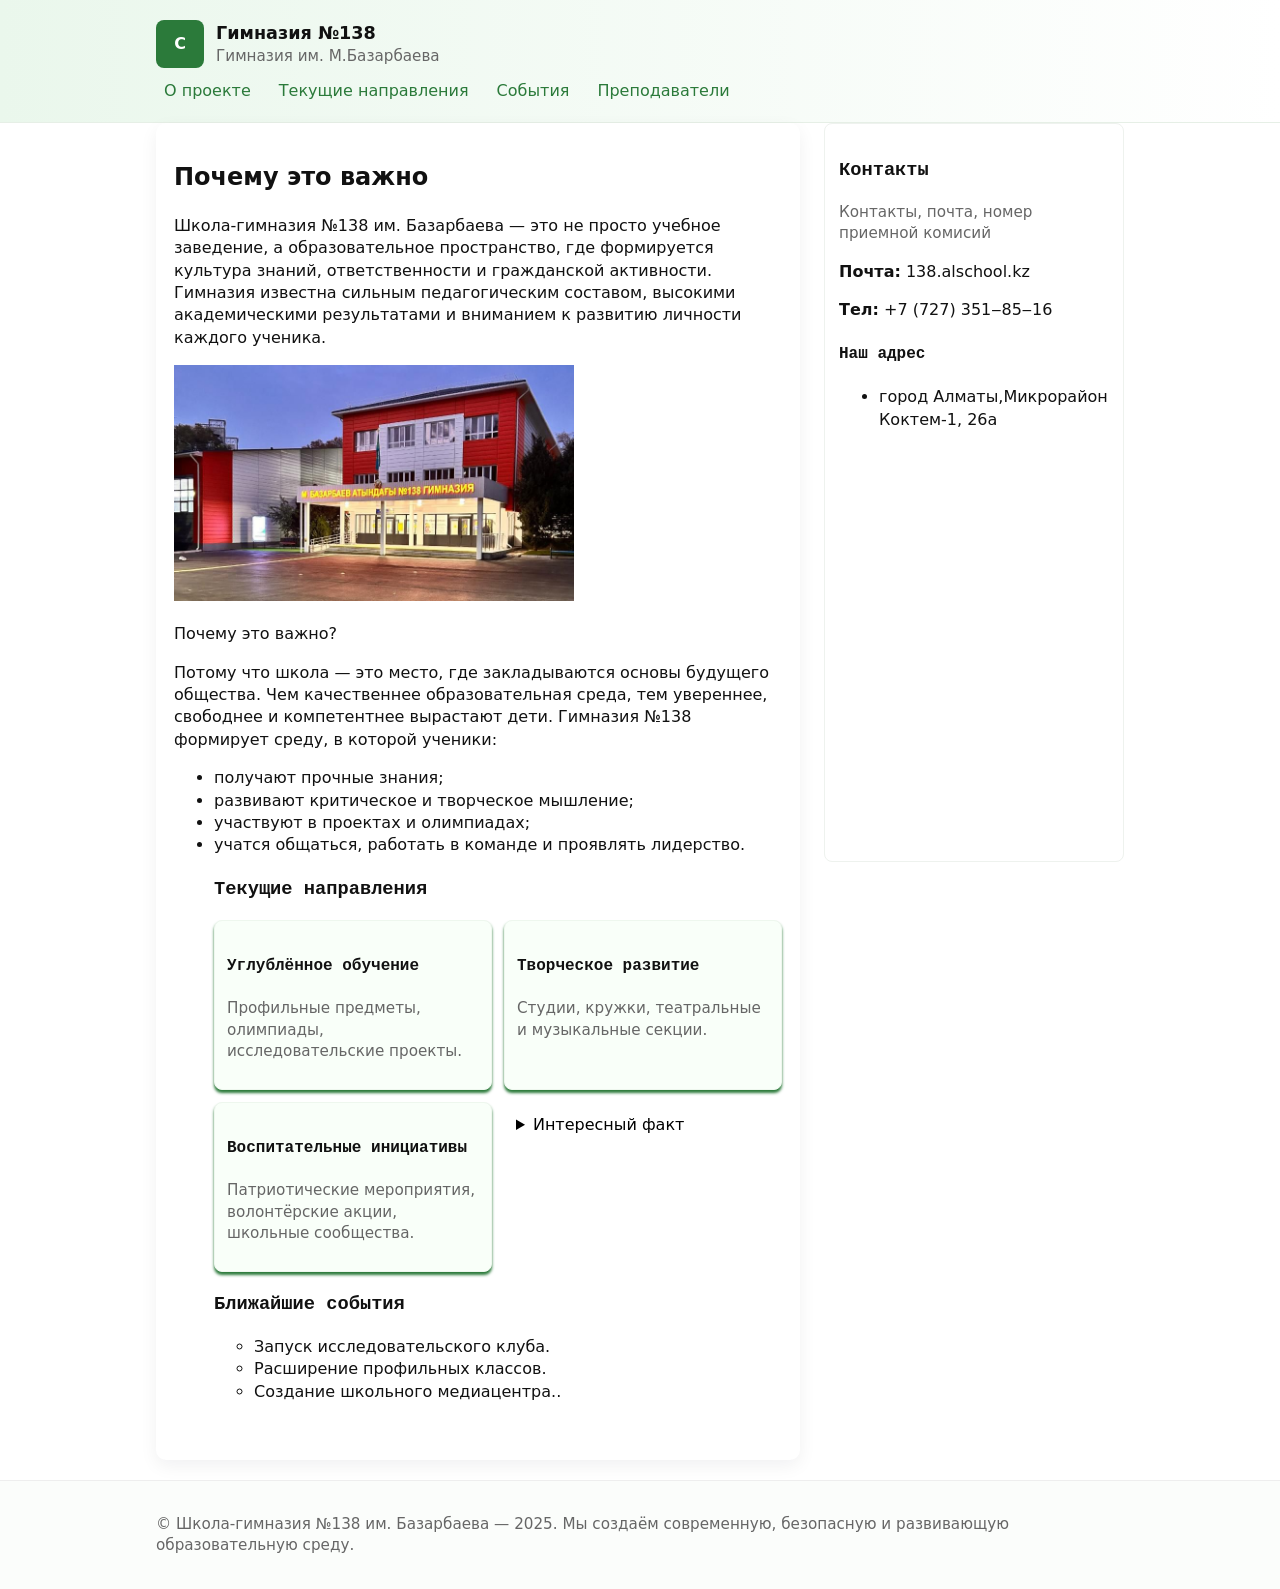
==== index.html @ 037fd5a1 "первый коммит" ====
<!doctype html>
<html lang="ru">
<head>
  <meta charset="utf-8" />
  <meta name="viewport" content="width=device-width,initial-scale=1" />
  <title>Sabak+</title>
  <link rel="stylesheet" href="style.css">
</head>
<body>
  <header>
    <div class="container">
      <div class="brand">
        <div class="logo">С</div>
        <div>
          <h1 style="margin:0;font-size:1.1rem">Гимназия №138</h1>
          <div class="meta">Гимназия им. М.Базарбаева</div>
        </div>
      </div>
      <nav aria-label="Главная навигация">
        <ul>
          <li><a href="#about">О проекте</a></li>
          <li><a href="#projects">Текущие направления</a></li>
          <li><a href="#events">События</a></li>
<li><a href="teachers.html">Преподаватели</a></li>
         
        </ul>
      </nav>
     
    </div>
  </header>

  <main class="container">
    <section class="hero" id="about" aria-labelledb.y="about-title">
      <h2 id="about-title">Почему это важно</h2>
      <p>Школа-гимназия №138 им. Базарбаева — это не просто учебное заведение, а образовательное пространство, где формируется культура знаний, ответственности и гражданской активности. Гимназия известна сильным педагогическим составом, высокими академическими результатами и вниманием к развитию личности каждого ученика.</p>
 <img src="фото.jfif" alt="Гимназия №138" width="400">
<p> Почему это важно?</p>
<p>Потому что школа — это место, где закладываются основы будущего общества. Чем качественнее образовательная среда, тем увереннее, свободнее и компетентнее вырастают дети. Гимназия №138 формирует среду, в которой ученики:
</p><ul>
<li>получают прочные знания;</li>
<li>развивают критическое и творческое мышление;</li>
<li>участвуют в проектах и олимпиадах;</li>
<li>учатся общаться, работать в команде и проявлять лидерство.</li>
      <section id="projects" aria-labelledby="projects-title">
        <h3 id="projects-title">Текущие направления</h3>
        <div class="cards">
          <article class="card">
            <h4>Углублённое обучение</h4>
            <p class="meta">Профильные предметы, олимпиады, исследовательские проекты.</p>
          </article>
          <article class="card">
            <h4>Творческое развитие</h4>
            <p class="meta">Студии, кружки, театральные и музыкальные секции.</p>
          </article>
          <article class="card">
            <h4>Воспитательные инициативы</h4>
            <p class="meta">Патриотические мероприятия, волонтёрские акции, школьные сообщества.</p>
          </article>
          <details class="deta">
            <summary>Интересный факт</summary>
            <p>Гимназия регулярно входит в число школ города с сильными академическими результатами и активной проектной деятельностью. </p>
          </details>
        </div>
      </section>

      <section id="events" aria-labelledby="events-title" style="margin-top:14px">
        <h3 id="events-title">Ближайшие события</h3>
        <ul>
         <li>Запуск исследовательского клуба.</li>
<li>Расширение профильных классов.</li>
<li>Создание школьного медиацентра..</li>
         
        </ul>
   
   </section>
<br>
    </section>

      <aside aria-labelledby="aside-title">
      <h3 id="aside-title">Контакты</h3>
      <p class="meta">Контакты, почта, номер приемной комисий</p>
      <p><strong>Почта:</strong> 138.alschool.kz</p>
      <p><strong>Тел:</strong> +7 (727) 351‒85‒16</p>
      <div style="margin-top:10px">

        <h4>Наш адрес</h4>
        <ul>
         
          <li>город Алматы,​Микрорайон Коктем-1, 26а </li>
         
        </ul>
 <div id="map" style="width:100%;height:400px;margin-top:10px;"></div>
    <script src="https://maps.api.2gis.ru/2.0/loader.js?pkg=full"></script>
    <script>
      DG.then(function() {
        var map = DG.map('map', {
          center: [43.23159, 76.92427], // координаты Коктем-1, 26а
          zoom: 16
        });
        DG.marker([43.23159, 76.92427]).addTo(map)
          .bindPopup('Гимназия №138, Микрорайон Коктем-1, 26а')
          .openPopup();
      });
    </script>
  </div>
</aside>
      </div>
    </aside>
  </main>


  <footer>
    <div class="container">
      <p class="meta">© Школа-гимназия №138 им. Базарбаева — 2025. Мы создаём современную, безопасную и развивающую образовательную среду.</p>
      
    </div>
  </footer>

  
</body>
</html>
---- style.css ----
:root {
  --accent: #2b7a3a;
  --muted: #666;
}

* {
  box-sizing: border-box;
}

body {
  font-family: Inter, system-ui, -apple-system, "Segoe UI", Roboto, "Helvetica Neue", Arial;
  line-height: 1.4;
  margin: 0;
  color: #111;
}

header {
  background: linear-gradient(90deg, #eaf7ec, #fff);
  padding: 20px 16px;
  border-bottom: 1px solid #e6efe6;
}

.container {
  max-width: 1000px;
  margin: 0 auto;
  padding: 0 16px;
}

.brand {
  display: flex;
  gap: 12px;
  align-items: center;
}

.logo {
  width: 48px;
  height: 48px;
  border-radius: 8px;
  background: var(--accent);
  display: inline-grid;
  place-items: center;
  color: #fff;
  font-weight: 700;
}

nav {
  margin-top: 12px;
}

nav ul {
  display: flex;
  gap: 12px;
  padding: 0;
  margin: 0;
  list-style: none;
}

nav a {
  color: var(--accent);
  text-decoration: none;
  padding: 6px 8px;
  border-radius: 6px;
}

nav a:hover {
  background: #f0fcf0;
}

main {
  display: grid;
  grid-template-columns: 1fr 300px;
  gap: 24px;
  padding: 20px 0;
}

.hero {
  background: #fff;
  padding: 18px;
  border-radius: 10px;
  box-shadow: 0 6px 18px rgba(16, 24, 40, .06);
}

.cards {
  display: grid;
  grid-template-columns: repeat(auto-fit, minmax(220px, 1fr));
  gap: 12px;
  margin-top: 12px;
}

.card {
  padding: 12px;
  border-radius: 8px;
  background: #f9fff9;
  border: 1px solid #eef7ee;
  box-shadow: #2b7a3a 0 3px 3px 0;
}

aside {
  background: #fff;
  padding: 14px;
  border-radius: 8px;
  border: 1px solid #eef2ee;
  height: fit-content;
}

footer {
  border-top: 1px solid #eee;
  padding: 18px 16px;
  background: #fbfdfb;
  margin-top: 20px;
}

.meta {
  color: var(--muted);
  font-size: .95rem;
}

.cta {
  display: inline-block;
  background: var(--accent);
  color: #fff;
  padding: 8px 12px;
  border-radius: 8px;
  text-decoration: none;
}

dialog {
  border: none;
  border-radius: 8px;
  padding: 20px;
  box-shadow: 0 6px 20px rgba(0, 0, 0, .2);
}

@media (max-width: 860px) {
  main {
    grid-template-columns: 1fr;
  }

  .logo {
    width: 40px;
    height: 40px;
  }
}

h3,h4{
  font-family: 'Courier New', Courier, monospace;
}
.deta {
  background: url("trava.jpg") center/cover no-repeat;
  padding: 12px;
  border-radius: 8px;
  min-height: 160px;
  color: black;
}





.lbut {
  background-color: var(--accent);
  border: none;
  color: white;
  padding: 8px 16px;
  text-align: center;
  text-decoration: none;
  display: inline-block;
  font-size: 16px;
  border-radius: 8px;
  cursor: pointer;
  float: right;
  margin-top: -55px;
}

.auth-card {
  background: #fff;
  padding: 18px;
  border-radius: 10px;
  box-shadow: 0 6px 18px rgba(16, 24, 40, .06);
  max-width: 420px;
  margin: 24px auto;
  float: center;
}

.auth-form {
  display: grid;
  gap: 12px;
  margin-top: 12px;
}

.field {
  display: grid;
  gap: 6px;
}

.field span {
  font-weight: 600;
  color: #333;
}

.field input {
  padding: 10px 12px;
  border: 1px solid #eef2ee;
  border-radius: 8px;
  font-size: 1rem;
}

.field input:focus {
  outline: none;
  border-color: var(--accent);
  box-shadow: 0 0 0 3px rgba(43, 122, 58, .15);
}

.auth-actions {
  display: flex;
  gap: 10px;
  align-items: center;
  margin-top: 6px;
}

.link {
  color: var(--accent);
  text-decoration: none;
  padding: 6px 8px;
  border-radius: 6px;
}

.link:hover {
  background: #f0fcf0;
}
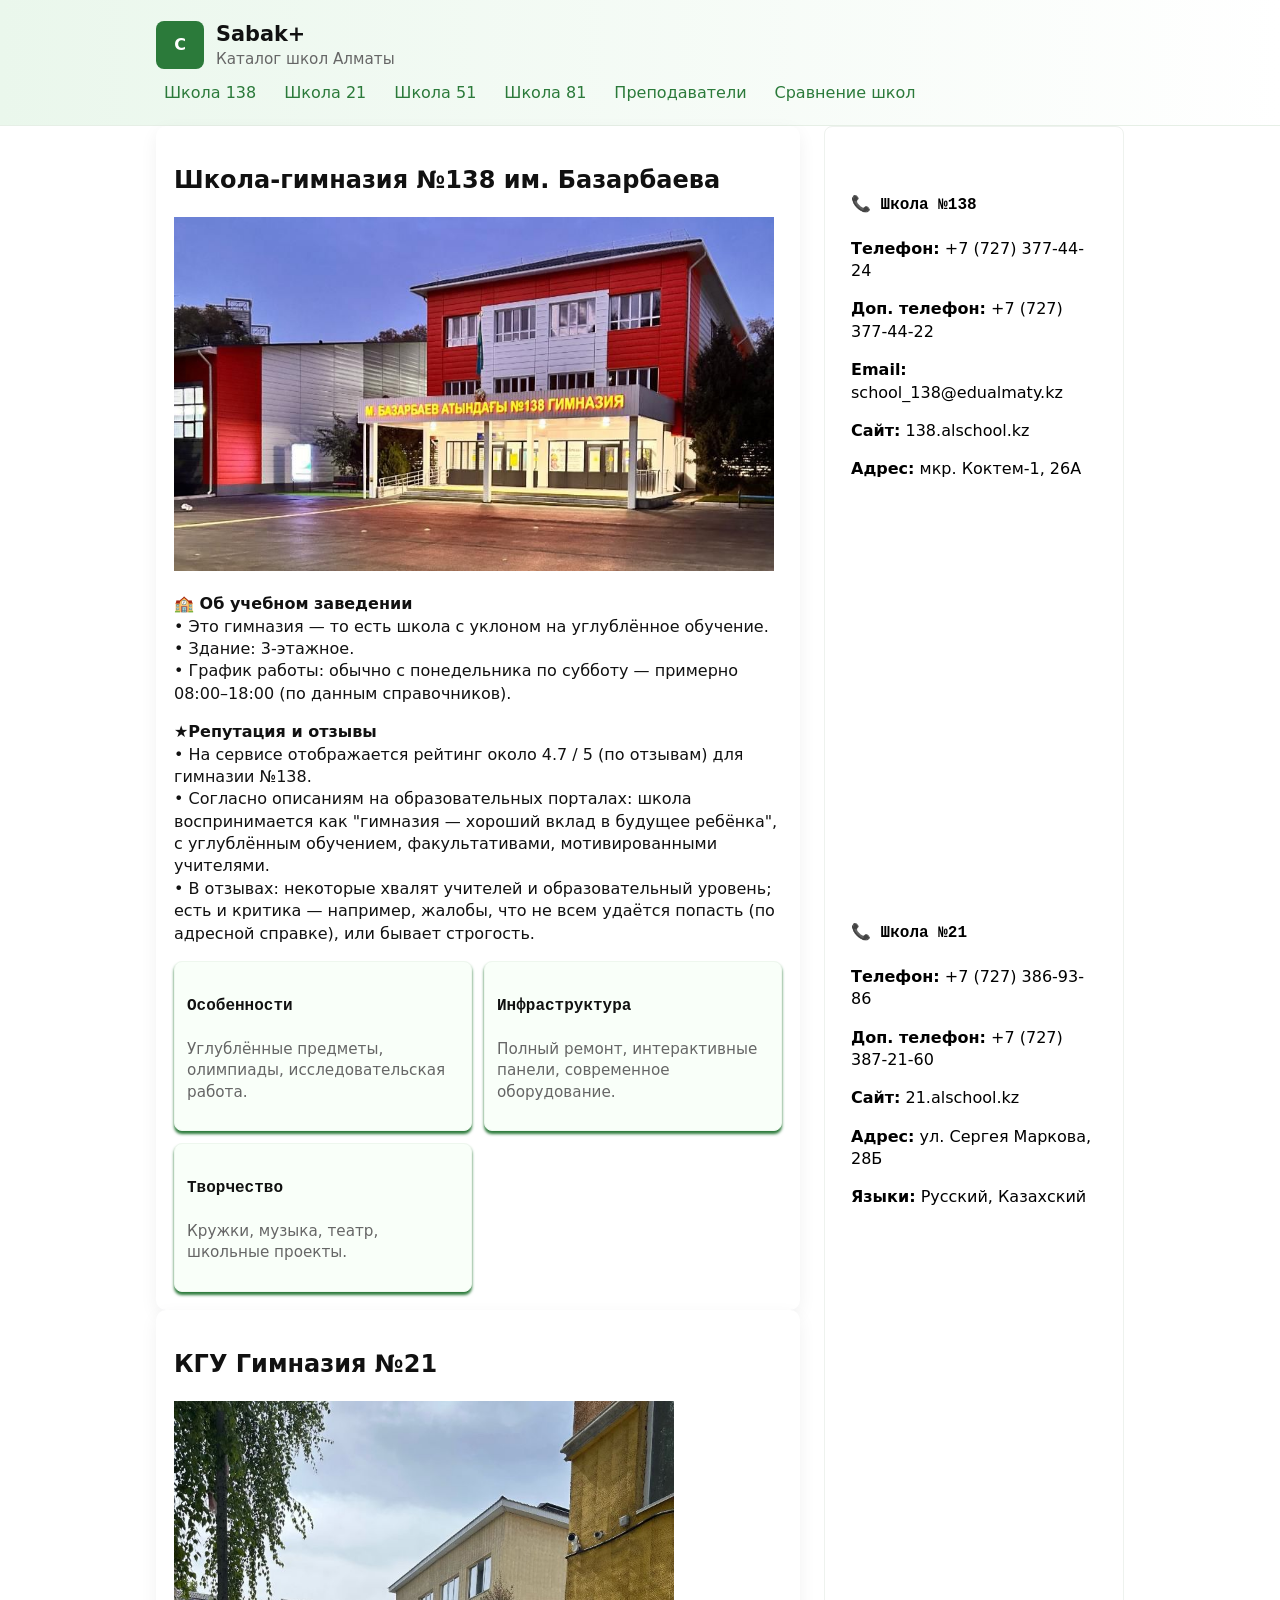
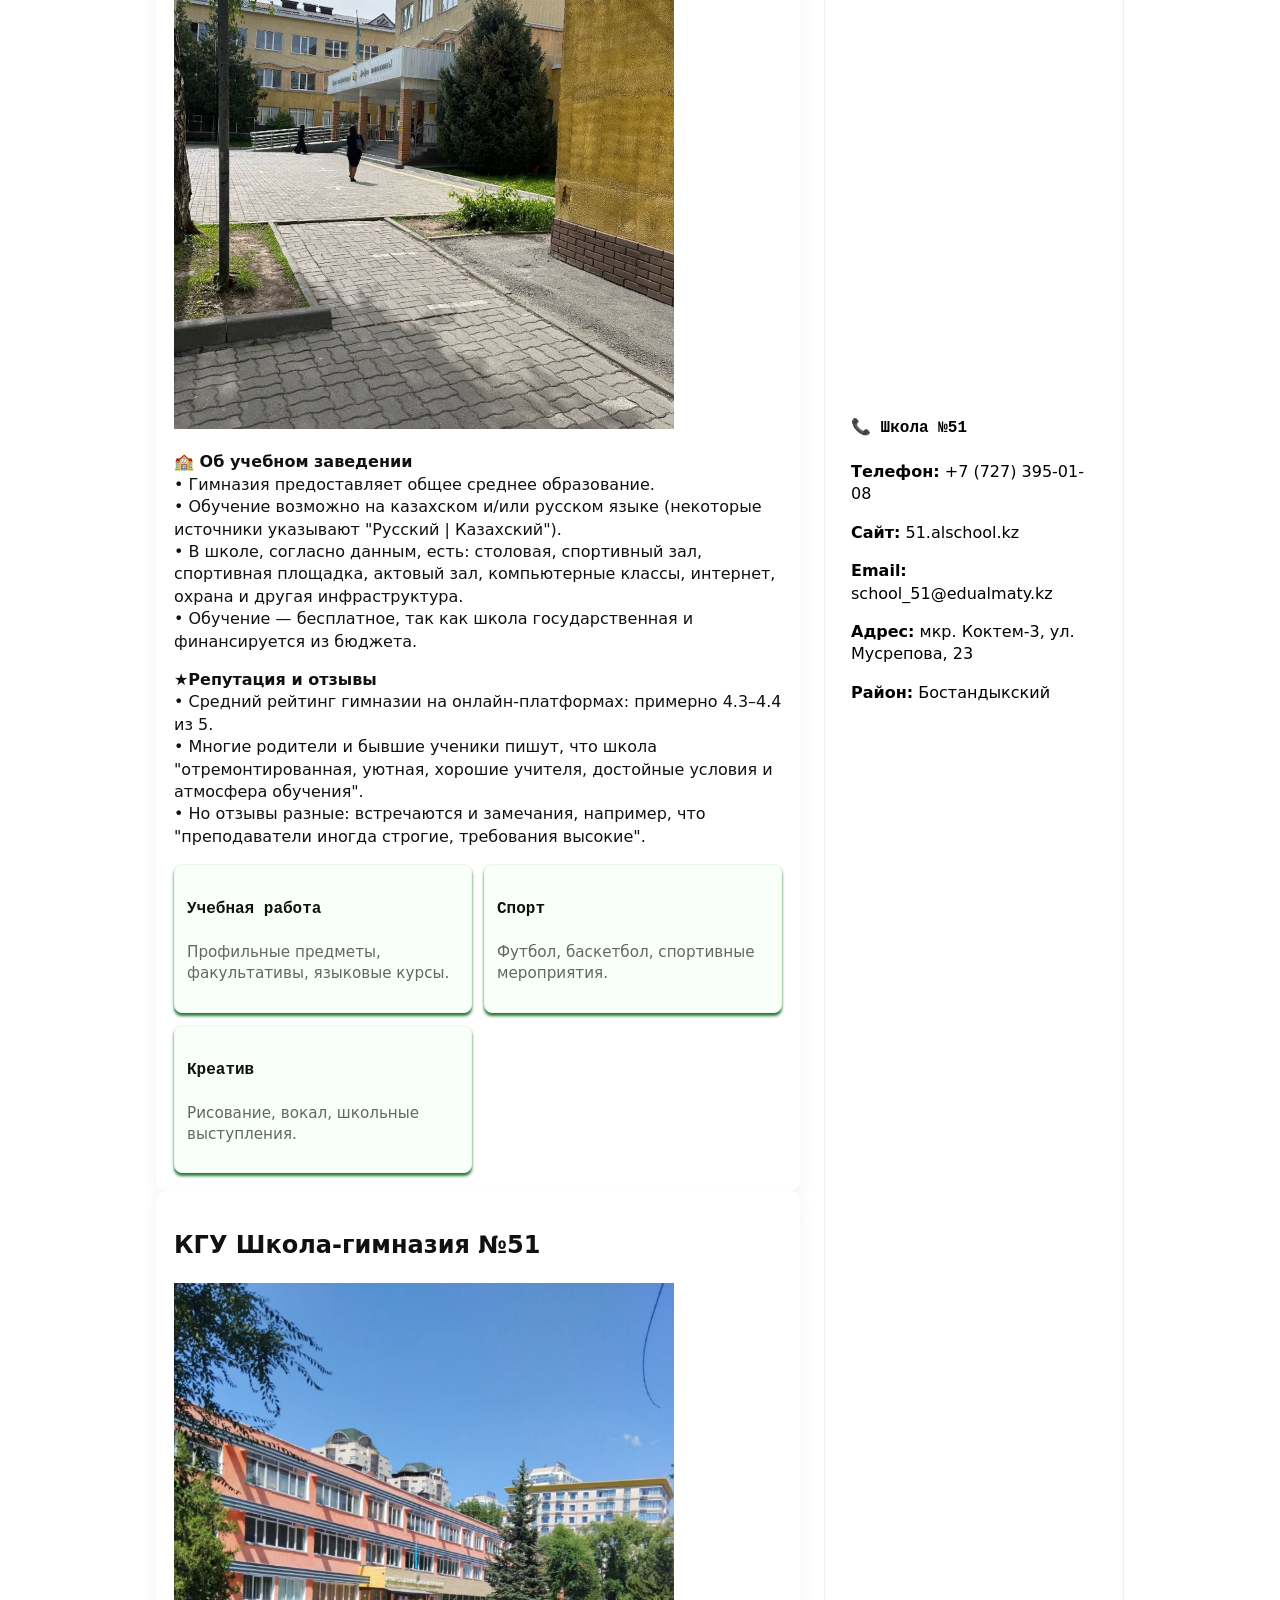
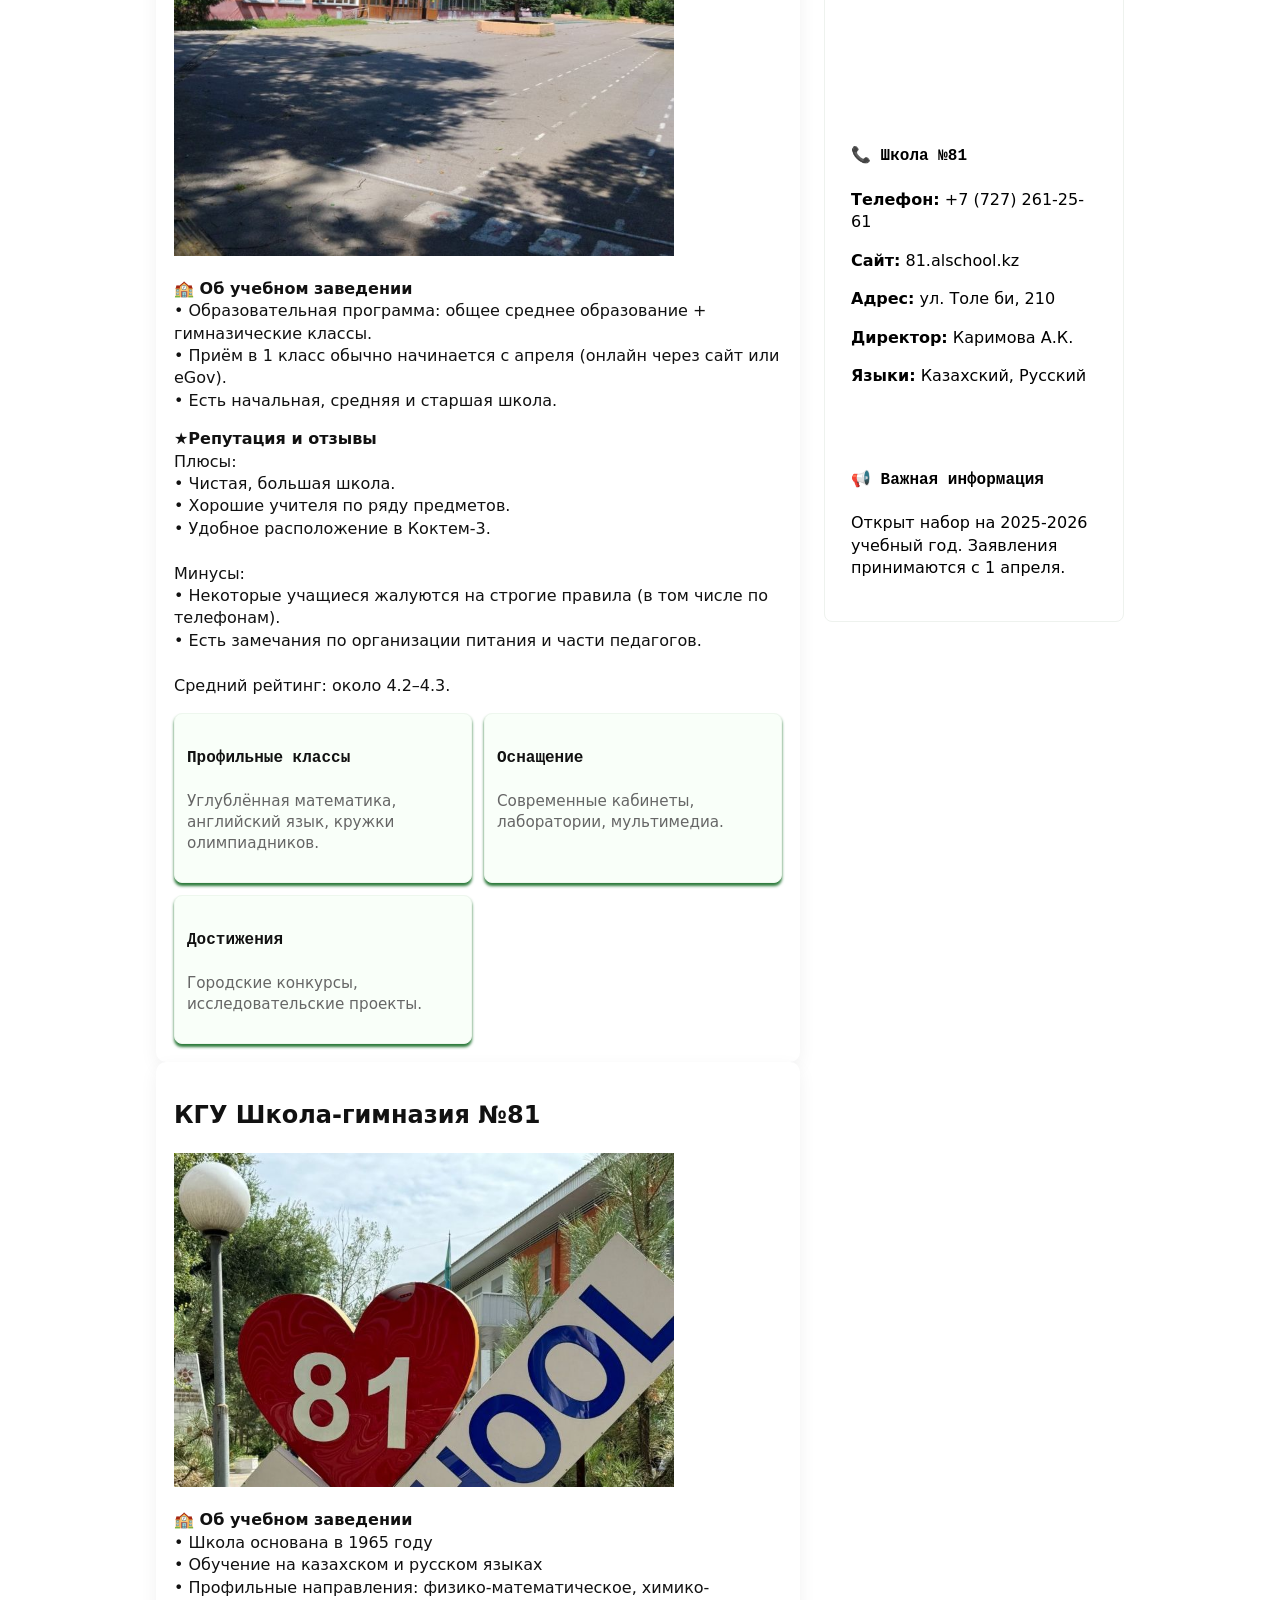
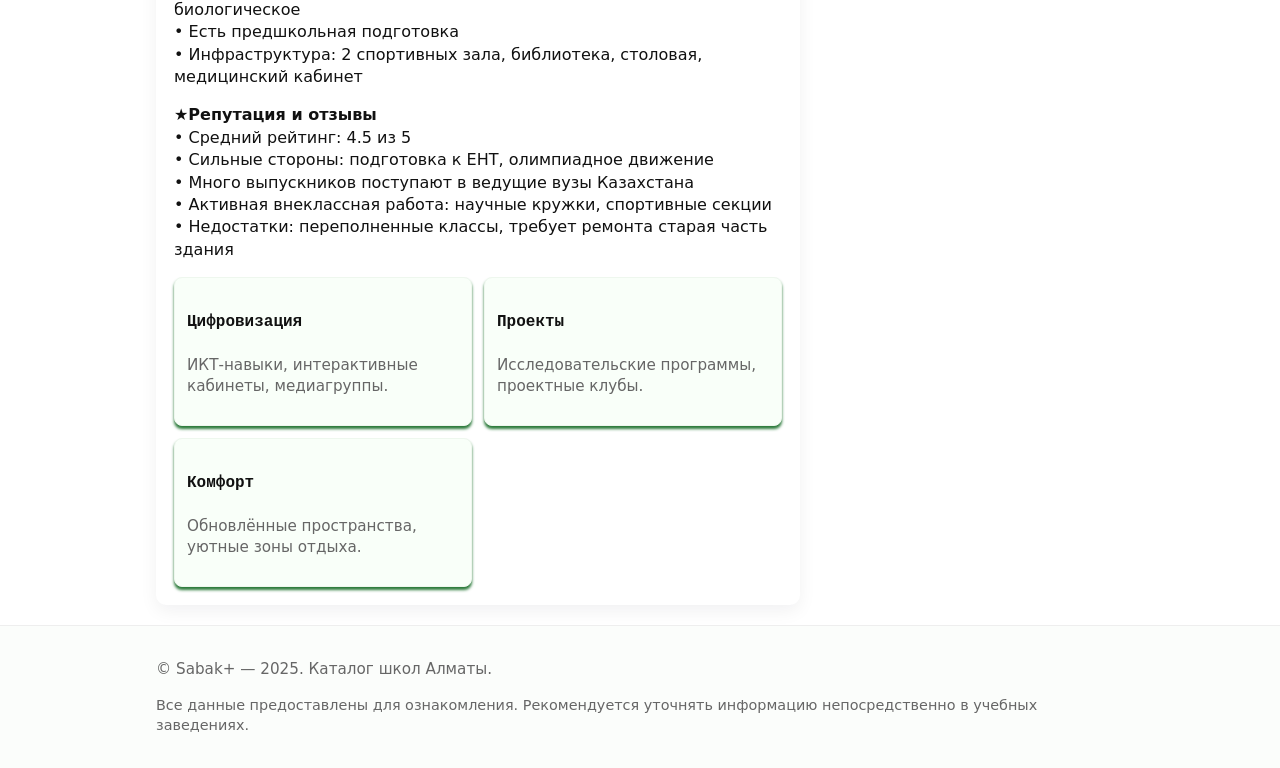
==== commit c6772877: "финал" ====
--- a/index.html
+++ b/index.html
@@ -6,116 +6,254 @@
   <title>Sabak+</title>
   <link rel="stylesheet" href="style.css">
 </head>
+
 <body>
-  <header>
-    <div class="container">
-      <div class="brand">
-        <div class="logo">С</div>
-        <div>
-          <h1 style="margin:0;font-size:1.1rem">Гимназия №138</h1>
-          <div class="meta">Гимназия им. М.Базарбаева</div>
-        </div>
-      </div>
-      <nav aria-label="Главная навигация">
-        <ul>
-          <li><a href="#about">О проекте</a></li>
-          <li><a href="#projects">Текущие направления</a></li>
-          <li><a href="#events">События</a></li>
-<li><a href="teachers.html">Преподаватели</a></li>
-         
-        </ul>
-      </nav>
-     
-    </div>
-  </header>
-
-  <main class="container">
-    <section class="hero" id="about" aria-labelledb.y="about-title">
-      <h2 id="about-title">Почему это важно</h2>
-      <p>Школа-гимназия №138 им. Базарбаева — это не просто учебное заведение, а образовательное пространство, где формируется культура знаний, ответственности и гражданской активности. Гимназия известна сильным педагогическим составом, высокими академическими результатами и вниманием к развитию личности каждого ученика.</p>
- <img src="фото.jfif" alt="Гимназия №138" width="400">
-<p> Почему это важно?</p>
-<p>Потому что школа — это место, где закладываются основы будущего общества. Чем качественнее образовательная среда, тем увереннее, свободнее и компетентнее вырастают дети. Гимназия №138 формирует среду, в которой ученики:
-</p><ul>
-<li>получают прочные знания;</li>
-<li>развивают критическое и творческое мышление;</li>
-<li>участвуют в проектах и олимпиадах;</li>
-<li>учатся общаться, работать в команде и проявлять лидерство.</li>
-      <section id="projects" aria-labelledby="projects-title">
-        <h3 id="projects-title">Текущие направления</h3>
-        <div class="cards">
-          <article class="card">
-            <h4>Углублённое обучение</h4>
-            <p class="meta">Профильные предметы, олимпиады, исследовательские проекты.</p>
-          </article>
-          <article class="card">
-            <h4>Творческое развитие</h4>
-            <p class="meta">Студии, кружки, театральные и музыкальные секции.</p>
-          </article>
-          <article class="card">
-            <h4>Воспитательные инициативы</h4>
-            <p class="meta">Патриотические мероприятия, волонтёрские акции, школьные сообщества.</p>
-          </article>
-          <details class="deta">
-            <summary>Интересный факт</summary>
-            <p>Гимназия регулярно входит в число школ города с сильными академическими результатами и активной проектной деятельностью. </p>
-          </details>
-        </div>
-      </section>
-
-      <section id="events" aria-labelledby="events-title" style="margin-top:14px">
-        <h3 id="events-title">Ближайшие события</h3>
-        <ul>
-         <li>Запуск исследовательского клуба.</li>
-<li>Расширение профильных классов.</li>
-<li>Создание школьного медиацентра..</li>
-         
-        </ul>
+
+<header>
+  <div class="container">
+    <div class="brand">
+      <div class="logo">С</div>
+      <div>
+        <h1 style="margin:0;font-size:1.3rem">Sabak+</h1>
+        <div class="meta">Каталог школ Алматы</div>
+      </div>
+    </div>
+
+    <nav>
+      <ul>
+        <li><a href="#s138">Школа 138</a></li>
+        <li><a href="#s21">Школа 21</a></li>
+        <li><a href="#s51">Школа 51</a></li>
+        <li><a href="#s81">Школа 81</a></li>
+        <li><a href="teachers.html">Преподаватели</a></li>
+        <li><a href="compare.html">Сравнение школ</a></li>
+      </ul>
+    </nav>
+  </div>
+</header>
+
+
+<main class="container">
+
+  <!-- ЛЕВАЯ СТОРОНА — школы -->
+  <div>
+
+    <!-- 138 -->
+    <section class="hero" id="s138">
+      <h2>Школа-гимназия №138 им. Базарбаева</h2>
+<img src="фото.jfif" alt="Гимназия №138" width="600">
    
-   </section>
-<br>
-    </section>
-
-      <aside aria-labelledby="aside-title">
-      <h3 id="aside-title">Контакты</h3>
-      <p class="meta">Контакты, почта, номер приемной комисий</p>
-      <p><strong>Почта:</strong> 138.alschool.kz</p>
-      <p><strong>Тел:</strong> +7 (727) 351‒85‒16</p>
-      <div style="margin-top:10px">
-
-        <h4>Наш адрес</h4>
-        <ul>
-         
-          <li>город Алматы,​Микрорайон Коктем-1, 26а </li>
-         
-        </ul>
- <div id="map" style="width:100%;height:400px;margin-top:10px;"></div>
-    <script src="https://maps.api.2gis.ru/2.0/loader.js?pkg=full"></script>
-    <script>
-      DG.then(function() {
-        var map = DG.map('map', {
-          center: [43.23159, 76.92427], // координаты Коктем-1, 26а
-          zoom: 16
-        });
-        DG.marker([43.23159, 76.92427]).addTo(map)
-          .bindPopup('Гимназия №138, Микрорайон Коктем-1, 26а')
-          .openPopup();
-      });
-    </script>
+      <p>
+      <strong>  🏫 Об учебном заведении </strong><br>
+	•	Это гимназия — то есть школа с уклоном на углублённое обучение.  <br>
+	•	Здание: 3-этажное.  <br>
+	•	График работы: обычно с понедельника по субботу — примерно 08:00–18:00 (по данным справочников).  <br>
+      </p>
+      <p>
+         <strong> ★Репутация и отзывы </strong><br>
+	•	На сервисе отображается рейтинг около 4.7 / 5 (по отзывам) для гимназии №138.<br>  
+	•	Согласно описаниям на образовательных порталах: школа воспринимается как "гимназия — хороший вклад в будущее ребёнка", с углублённым обучением, факультативами, мотивированными учителями.  <br>
+	•	В отзывах: некоторые хвалят учителей и образовательный уровень; есть и критика — например, жалобы, что не всем удаётся попасть (по адресной справке), или бывает строгость.<br>
+      </p>
+ 
+      <div class="cards">
+        <div class="card">
+          <h4>Особенности</h4>
+          <p class="meta">Углублённые предметы, олимпиады, исследовательская работа.</p>
+        </div>
+
+        <div class="card">
+          <h4>Инфраструктура</h4>
+          <p class="meta">Полный ремонт, интерактивные панели, современное оборудование.</p>
+        </div>
+
+        <div class="card">
+          <h4>Творчество</h4>
+          <p class="meta">Кружки, музыка, театр, школьные проекты.</p>
+        </div>
+      </div>
+    </section>
+
+
+    <!-- 21 -->
+    <section class="hero" id="s21">
+      <h2>КГУ Гимназия №21</h2>
+  <img src="21.jpeg" alt="Гимназия №138" width="500">
+      <p>
+        <strong>  🏫 Об учебном заведении </strong><br>
+        •	Гимназия предоставляет общее среднее образование.<br>
+        •	Обучение возможно на казахском и/или русском языке (некоторые источники указывают "Русский | Казахский").<br>
+        •	В школе, согласно данным, есть: столовая, спортивный зал, спортивная площадка, актовый зал, компьютерные классы, интернет, охрана и другая инфраструктура.<br>
+        •	Обучение — бесплатное, так как школа государственная и финансируется из бюджета.<br>
+      </p>
+      <p>
+        <strong> ★Репутация и отзывы </strong><br>
+        •	Средний рейтинг гимназии на онлайн-платформах: примерно 4.3–4.4 из 5.<br>
+        •	Многие родители и бывшие ученики пишут, что школа "отремонтированная, уютная, хорошие учителя, достойные условия и атмосфера обучения".<br>
+        •	Но отзывы разные: встречаются и замечания, например, что "преподаватели иногда строгие, требования высокие".<br>
+      </p>
+
+      <div class="cards">
+        <div class="card">
+          <h4>Учебная работа</h4>
+          <p class="meta">Профильные предметы, факультативы, языковые курсы.</p>
+        </div>
+
+        <div class="card">
+          <h4>Спорт</h4>
+          <p class="meta">Футбол, баскетбол, спортивные мероприятия.</p>
+        </div>
+
+        <div class="card">
+          <h4>Креатив</h4>
+          <p class="meta">Рисование, вокал, школьные выступления.</p>
+        </div>
+      </div>
+    </section>
+
+
+    <!-- 51 -->
+    <section class="hero" id="s51">
+      <h2>КГУ Школа-гимназия №51</h2>
+     <img src="51.jpeg" alt="Гимназия №138" width="500">
+      <p>
+        <strong>  🏫 Об учебном заведении </strong><br>
+        • Образовательная программа: общее среднее образование + гимназические классы.<br>
+        •	Приём в 1 класс обычно начинается с апреля (онлайн через сайт или eGov).<br>
+        •	Есть начальная, средняя и старшая школа.<br>
+      </p>
+      <p>
+        <strong> ★Репутация и отзывы </strong><br>
+        Плюсы:<br>
+        •	Чистая, большая школа.<br>
+        •	Хорошие учителя по ряду предметов.<br>
+        •	Удобное расположение в Коктем-3.<br><br>
+        
+        Минусы:<br>
+        •	Некоторые учащиеся жалуются на строгие правила (в том числе по телефонам).<br>
+        •	Есть замечания по организации питания и части педагогов.<br><br>
+        
+        Средний рейтинг: около 4.2–4.3.
+      </p>
+
+      <div class="cards">
+        <div class="card">
+          <h4>Профильные классы</h4>
+          <p class="meta">Углублённая математика, английский язык, кружки олимпиадников.</p>
+        </div>
+
+        <div class="card">
+          <h4>Оснащение</h4>
+          <p class="meta">Современные кабинеты, лаборатории, мультимедиа.</p>
+        </div>
+
+        <div class="card">
+          <h4>Достижения</h4>
+          <p class="meta">Городские конкурсы, исследовательские проекты.</p>
+        </div>
+      </div>
+    </section>
+
+
+    <!-- 81 -->
+    <section class="hero" id="s81">
+      <h2>КГУ Школа-гимназия №81</h2>
+      <img src="81.jpeg" alt="Гимназия №138" width="500">
+      <p>
+        <strong>  🏫 Об учебном заведении </strong><br>
+        •	Школа основана в 1965 году<br>
+        •	Обучение на казахском и русском языках<br>
+        •	Профильные направления: физико-математическое, химико-биологическое<br>
+        •	Есть предшкольная подготовка<br>
+        •	Инфраструктура: 2 спортивных зала, библиотека, столовая, медицинский кабинет<br>
+      </p>
+      <p>
+        <strong> ★Репутация и отзывы </strong><br>
+        •	Средний рейтинг: 4.5 из 5<br>
+        •	Сильные стороны: подготовка к ЕНТ, олимпиадное движение<br>
+        •	Много выпускников поступают в ведущие вузы Казахстана<br>
+        •	Активная внеклассная работа: научные кружки, спортивные секции<br>
+        •	Недостатки: переполненные классы, требует ремонта старая часть здания<br>
+      </p>
+
+      <div class="cards">
+        <div class="card">
+          <h4>Цифровизация</h4>
+          <p class="meta">ИКТ-навыки, интерактивные кабинеты, медиагруппы.</p>
+        </div>
+
+        <div class="card">
+          <h4>Проекты</h4>
+          <p class="meta">Исследовательские программы, проектные клубы.</p>
+        </div>
+
+        <div class="card">
+          <h4>Комфорт</h4>
+          <p class="meta">Обновлённые пространства, уютные зоны отдыха.</p>
+        </div>
+      </div>
+    </section>
+
   </div>
-</aside>
-      </div>
-    </aside>
-  </main>
-
-
-  <footer>
-    <div class="container">
-      <p class="meta">© Школа-гимназия №138 им. Базарбаева — 2025. Мы создаём современную, безопасную и развивающую образовательную среду.</p>
-      
-    </div>
-  </footer>
-
-  
+
+
+  <aside>
+   
+    <!-- Контакты школы 138 -->
+    <div class="deta" style="margin-top: 20px;">
+      <h4>📞 Школа №138</h4>
+      <p><strong>Телефон:</strong> +7 (727) 377-44-24</p>
+      <p><strong>Доп. телефон:</strong> +7 (727) 377-44-22</p>
+      <p><strong>Email:</strong> school_138@edualmaty.kz</p>
+      <p><strong>Сайт:</strong> 138.alschool.kz</p>
+      <p><strong>Адрес:</strong> мкр. Коктем-1, 26А</p>
+    </div>
+<!-- Контакты школы 21 -->
+    <div class="deta" style="margin-top: 380px;">
+      <h4>📞 Школа №21</h4>
+      <p><strong>Телефон:</strong> +7 (727) 386-93-86</p>
+      <p><strong>Доп. телефон:</strong> +7 (727) 387-21-60</p>
+      <p><strong>Сайт:</strong> 21.alschool.kz</p>
+      <p><strong>Адрес:</strong> ул. Сергея Маркова, 28Б</p>
+      <p><strong>Языки:</strong> Русский, Казахский</p>
+    </div>
+<br><br><br>
+    <!-- Контакты школы 51 -->
+    <div class="deta" style="margin-top: 680px;">
+      <h4>📞 Школа №51</h4>
+      <p><strong>Телефон:</strong> +7 (727) 395-01-08</p>
+      <p><strong>Сайт:</strong> 51.alschool.kz</p>
+      <p><strong>Email:</strong> school_51@edualmaty.kz</p>
+      <p><strong>Адрес:</strong> мкр. Коктем-3, ул. Мусрепова, 23</p>
+      <p><strong>Район:</strong> Бостандыкский</p>
+    </div>
+
+    <!-- Контакты школы 81 -->
+    <div class="deta" style="margin-top: 980px;">
+      <h4>📞 Школа №81</h4>
+      <p><strong>Телефон:</strong> +7 (727) 261-25-61</p>
+      <p><strong>Сайт:</strong> 81.alschool.kz</p>
+      <p><strong>Адрес:</strong> ул. Толе би, 210</p>
+      <p><strong>Директор:</strong> Каримова А.К.</p>
+      <p><strong>Языки:</strong> Казахский, Русский</p>
+    </div>
+
+
+    <!-- Объявление -->
+    <div class="deta" style="margin-top: 20px;">
+      <h4>📢 Важная информация</h4>
+      <p>Открыт набор на 2025-2026 учебный год. Заявления принимаются с 1 апреля.</p>
+    </div>
+  </aside>
+
+</main>
+
+<footer>
+  <div class="container">
+    <p class="meta">© Sabak+ — 2025. Каталог школ Алматы.</p>
+    <p class="meta" style="font-size: 0.9rem;">Все данные предоставлены для ознакомления. Рекомендуется уточнять информацию непосредственно в учебных заведениях.</p>
+  </div>
+</footer>
+
 </body>
-</html>
+</html>
--- a/style.css
+++ b/style.css
@@ -227,4 +227,4 @@
 
 .link:hover {
   background: #f0fcf0;
-}
+}
